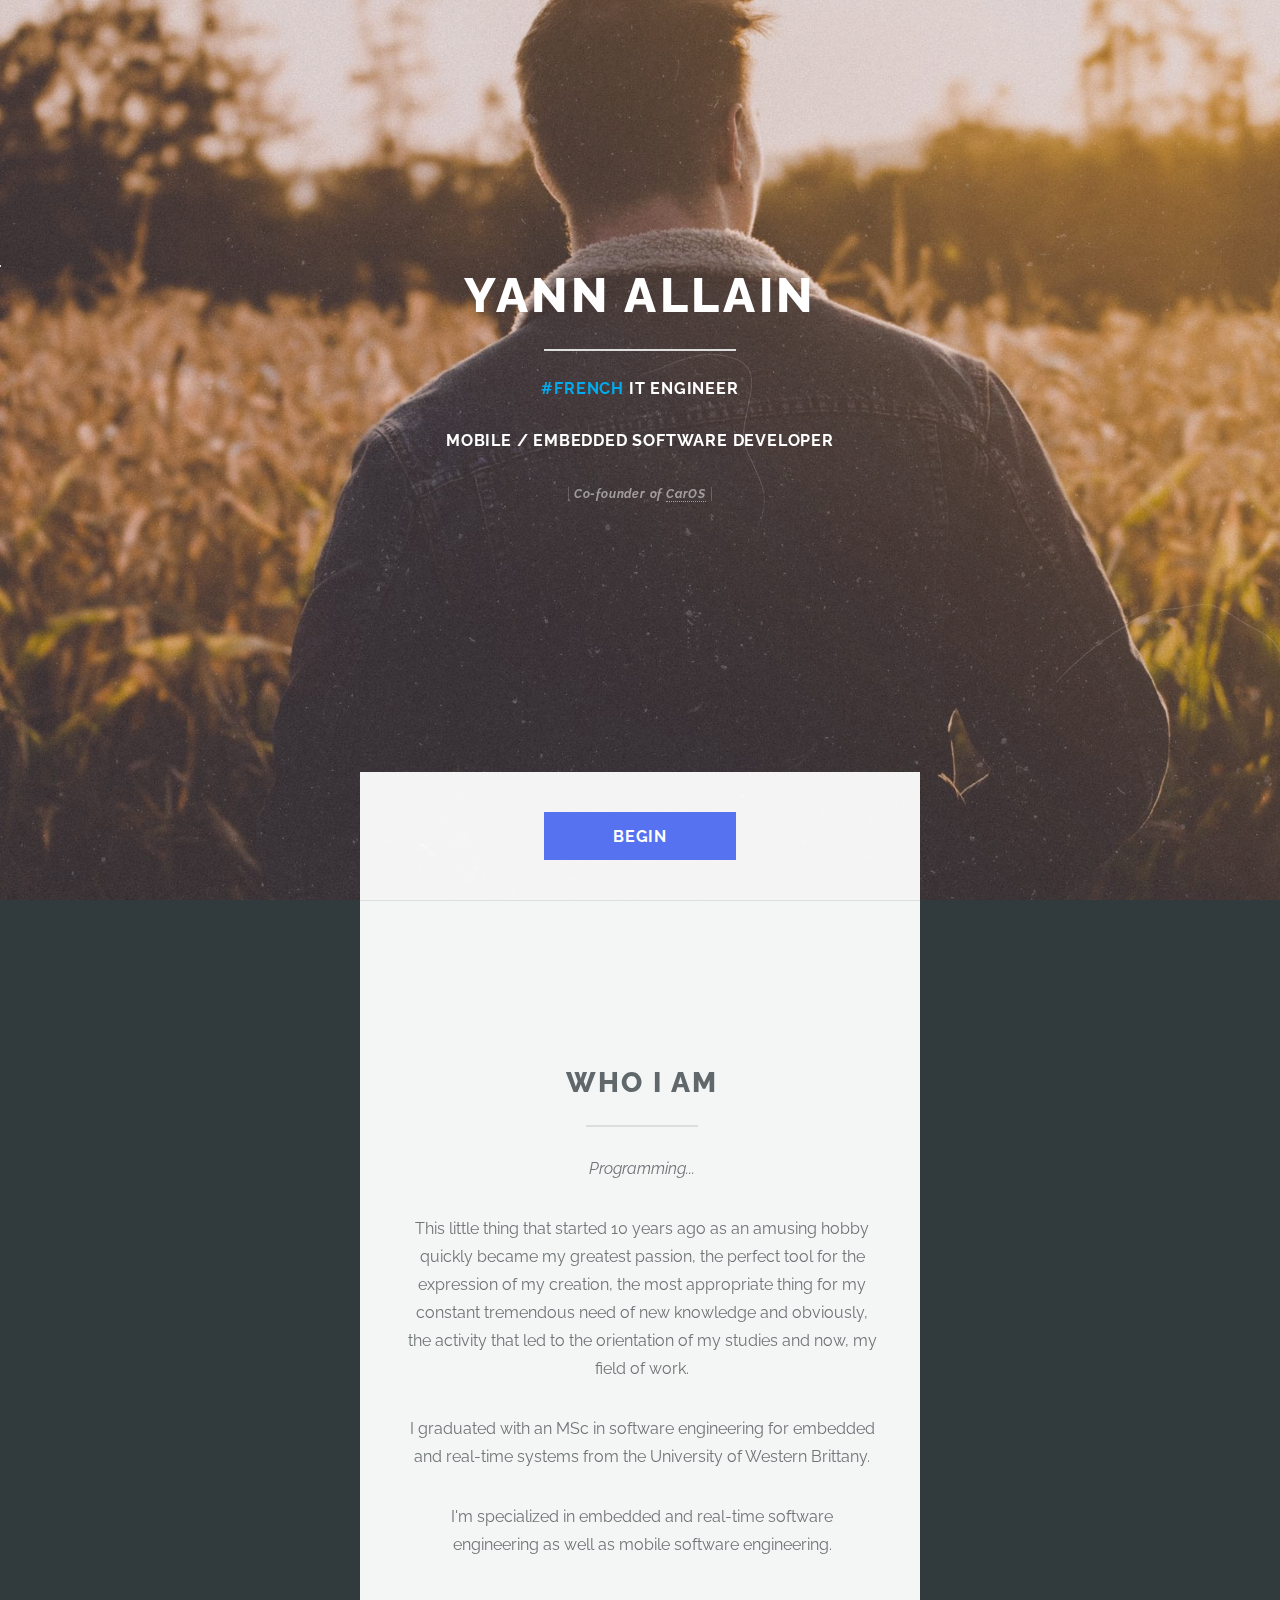
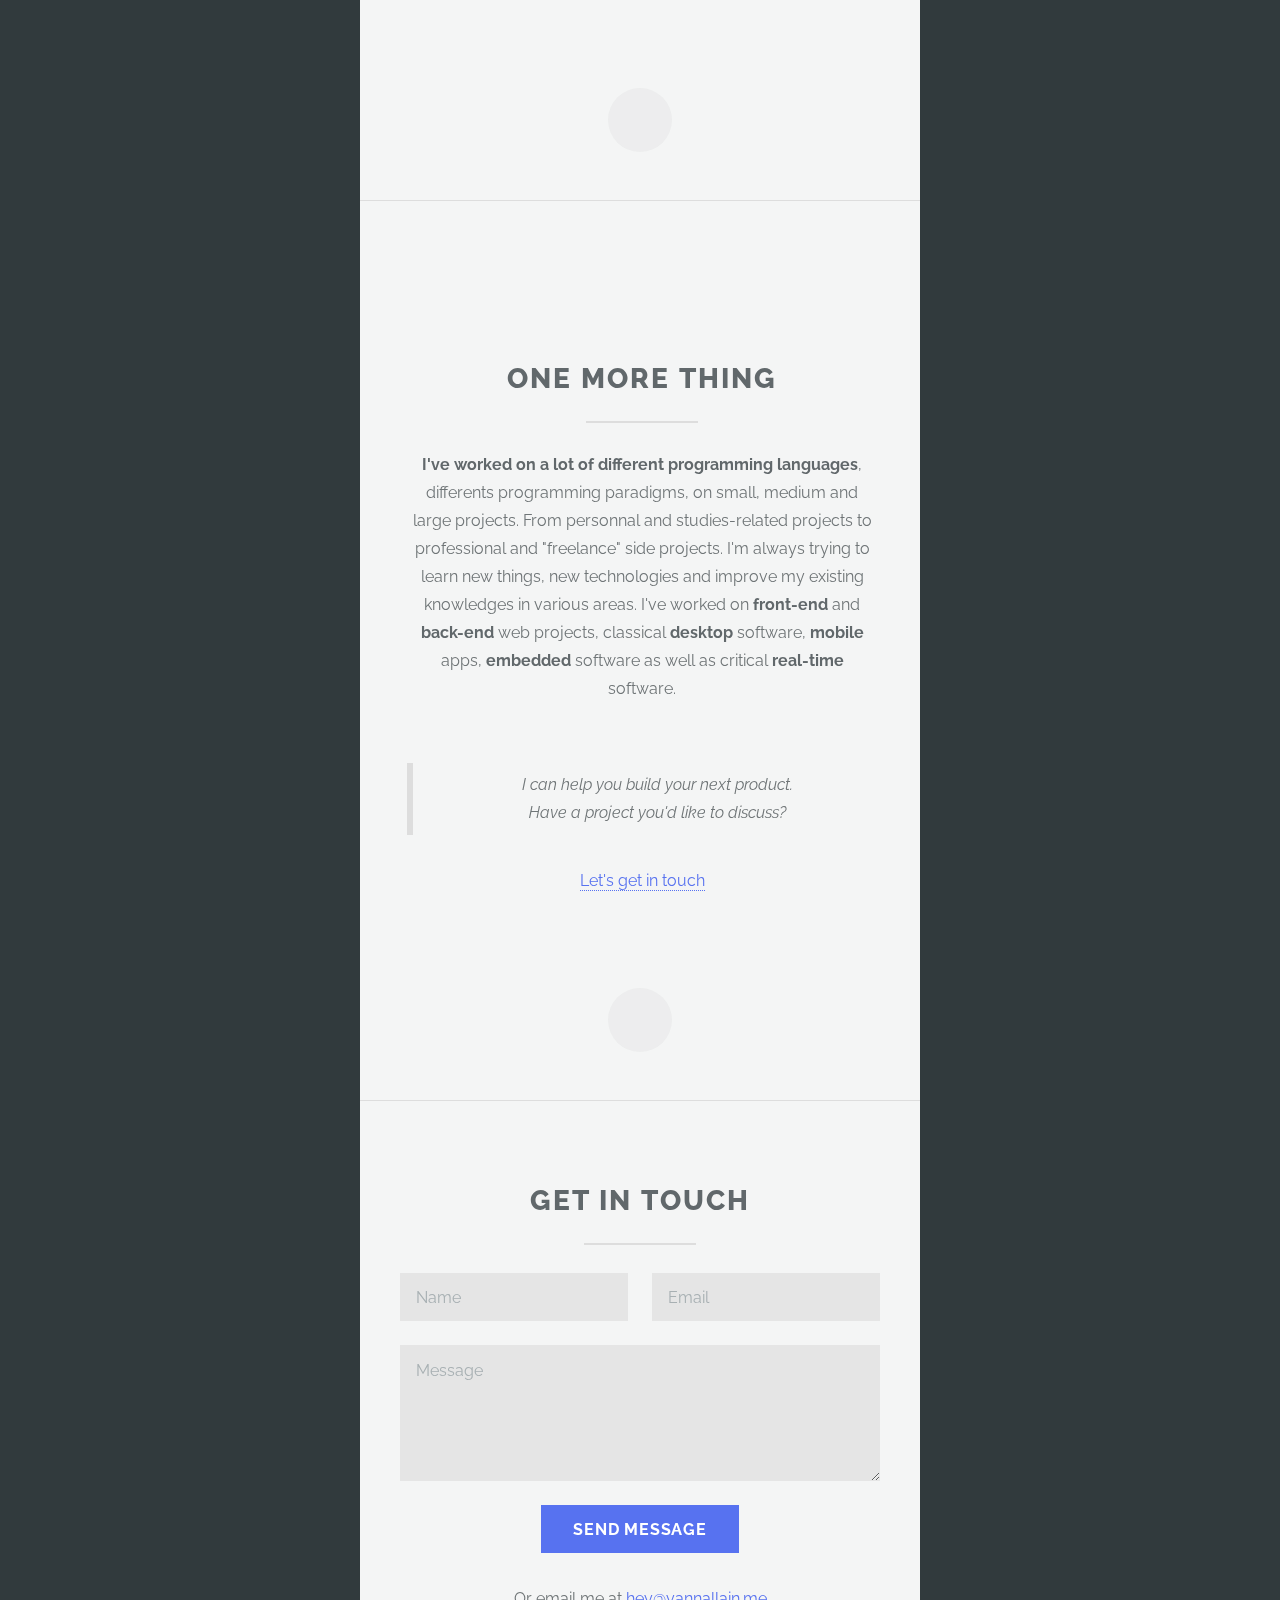
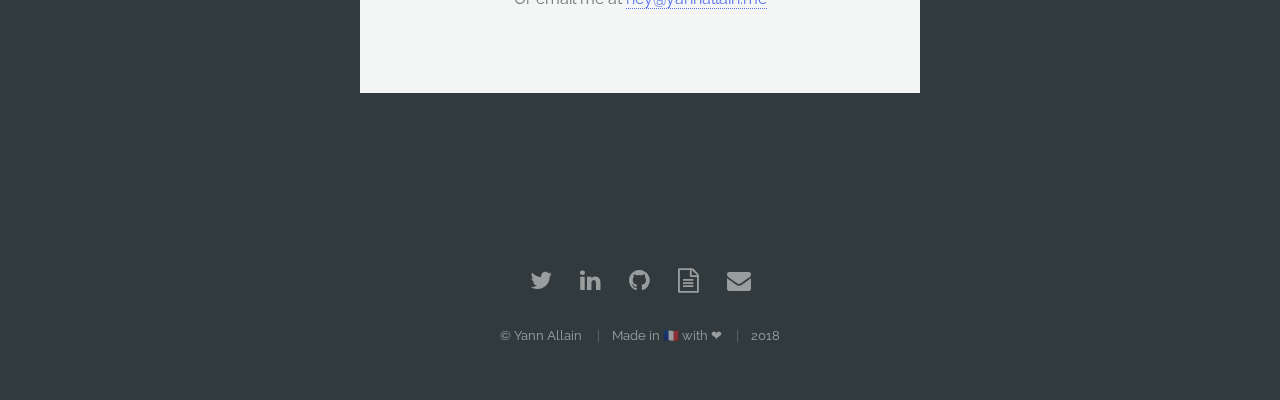
==== index.html @ b387d4fd "Initial version" ====
<!DOCTYPE HTML>
<html>
    <head>
        <title>Yann Allain - Mobile / Embedded Software Developer</title>
        <meta charset="utf-8" />
        <meta name="viewport" content="width=device-width, initial-scale=1" />
        <!--[if lte IE 8]><script src="assets/js/ie/html5shiv.js"></script><![endif]-->
        <link rel="canonical" href="https://yannallain.me/">
        <link rel="stylesheet" href="assets/css/main.css" />
        <link rel="shortcut icon" href="favicon.ico">
        <link rel="icon" type="image/svg+xml" sizes="any" href="res/icon/icon.svg">
        <link rel="apple-touch-icon" href="res/icon/icon-256.png">
        <meta name="twitter:card" content="summary">
        <meta name="twitter:site" content="@_yannallain">
        <meta name="twitter:creator" content="@_yannallain">
        <meta name="description" content="Hey, I\'m a software developer from Paris, France. I can help you build your next product.">
        <meta property="og:url" content="https://yannallain.me/">
        <meta property="og:site_name" content="yannallain.me">
        <meta property="og:type" content="website">
        <meta property="og:locale" content="en_GB" />
        <!--[if lte IE 8]>
        <link rel="stylesheet" href="assets/css/ie8.css" />
        <![endif]-->
        <!--[if lte IE 9]>
        <link rel="stylesheet" href="assets/css/ie9.css" />
        <![endif]-->
    </head>
    <body>
        <!-- Header -->
        <section id="header">
            <header class="major">
                <h1 class="isolated-component">Yann Allain - Mobile / Embedded Software Developer</h1>
                <h1>Yann Allain</h1>
                <p class="headtitle"><span style="color:#00aced;">#French</span> IT Engineer</p>
                <p class="headtitle">Mobile / Embedded Software Developer</p>
                <p class="headtitle smallish"><span class="smallish"><i class="smallish">Co-founder of <a href="https://carosapp.com/">CarOS</a></i></span></p>
            </header>
            <div class="container">
                <ul class="actions">
                    <li><a href="#one" class="button special scrolly">Begin</a></li>
                </ul>
            </div>
        </section>
        <!-- One -->
        <section id="one" class="main special">
            <div class="container">
            <span class="image fit primary"><img src="images/pic01.jpg" alt="" /></span>
            <div class="content">
                <header class="major">
                    <h2>Who I am</h2>
                </header>
                <p><em>Programming...</em>
                    </br>
                <p>This little thing that started 10 years ago as an amusing hobby quickly became my greatest passion, the perfect tool for the expression of my creation, the most appropriate thing for my constant tremendous need of new knowledge and obviously, the activity that led to the orientation of my studies and now, my field of work.</p>
                <p>I graduated with an MSc in software engineering for embedded and real-time systems from the University of Western Brittany.</p>
                <p>I'm specialized in embedded and real-time software engineering as well as mobile software engineering.</p>
            </div>
            <!-- <a href="documents/resume.pdf" class="button special icon fa-download">Check my resume</a> -->
            <!-- <p></p> -->
            <a href="#two" class="goto-next scrolly">Next</a>
        </section>
        <!-- Two -->
        <section id="two" class="main special">
            <div class="container">
                <span class="image fit primary"><img src="images/pic02.jpg" alt="" /></span>
                <div class="content">
                    <header class="major">
                        <h2>One more thing</h2>
                    </header>
                    <p><strong>I've worked on a lot of different programming languages</strong>, differents programming paradigms, on small, medium and large projects. From personnal and studies-related projects to professional and "freelance" side projects. I'm always trying to learn new things, new technologies and improve my existing knowledges in various areas. I've worked on <strong>front-end</strong> and <strong>back-end</strong> web projects, classical <strong>desktop</strong> software, <strong>mobile</strong> apps, <strong>embedded</strong> software as well as critical <strong>real-time</strong> software.</br>
                    </p>
                    </br>
                    <blockquote>
                        I can help you build your next product.
                        </br>
                        Have a project you'd like to discuss?
                    </blockquote>
                    <a href="#footer" class="scrolly">Let's get in touch</a>
                </div>
                <a href="#footer" class="goto-next scrolly">Next</a>
            </div>
        </section>
        <!-- Footer -->
        <section id="footer">
            <div class="container">
                <header class="major">
                    <h2>Get in touch</h2>
                </header>
                <form method="post" action="https://formspree.io/hey@yannallain.me">
                    <div class="row uniform">
                        <div class="6u 12u$(xsmall)">
                            <input type="text" name="name" id="name" placeholder="Name" />
                        </div>
                        <div class="6u$ 12u$(xsmall)">
                            <input type="email" name="_replyto" id="email" placeholder="Email" />
                        </div>
                        <div class="12u$">
                            <textarea name="message" id="message" placeholder="Message" rows="4"></textarea>
                        </div>
                        <div class="12u$">
                            <ul class="actions">
                                <li>
                                    <input type="submit" value="Send Message" class="special" />
                                </li>
                            </ul>
                        </div>
                    </div>
                </form>
                <p>Or email me at <a href="mailto:hey@yannallain.me">hey@yannallain.me</a></p>
            </div>
            <footer>
                <ul class="icons">
                    <li><a href="https://twitter.com/_yannallain/" class="icon alt fa-twitter"><span class="label">Twitter</span></a></li>
                    <li><a href="https://www.linkedin.com/in/yannallain/" class="icon alt fa-linkedin"><span class="label">LinkedIn</span></a></li>
                    <li><a href="https://www.github.com/yannallain/" class="icon alt fa-github"><span class="label">Github</span></a></li>
                    <li><a href="documents/resume.pdf" class="icon alt fa-file-text-o"><span class="label">Resume</span></a></li>
                    <li><a href="mailto:yann.allain@protonmail.com" class="icon alt fa-envelope"><span class="label">Email</span></a></li>
                </ul>
                <ul class="copyright">
                    <li>&copy; Yann Allain</li>
                    <li>Made in 🇫🇷 with ❤</li>
                    <li>2018</li>
                </ul>
            </footer>
        </section>
        <!-- Scripts -->
        <script src="assets/js/jquery.min.js"></script>
        <script src="assets/js/jquery.scrollex.min.js"></script>
        <script src="assets/js/jquery.scrolly.min.js"></script>
        <script src="assets/js/skel.min.js"></script>
        <script src="assets/js/util.js"></script>
        <!--[if lte IE 8]><script src="assets/js/ie/respond.min.js"></script><![endif]-->
        <script src="assets/js/main.js"></script>
    </body>
</html>
---- assets/css/main.css ----
@import url("font-awesome.min.css");
@import url("https://fonts.googleapis.com/css?family=Raleway:400,400italic,700,800");

/* Reset */

	html, body, div, span, applet, object, iframe, h1, h2, h3, h4, h5, h6, p, blockquote, pre, a, abbr, acronym, address, big, cite, code, del, dfn, em, img, ins, kbd, q, s, samp, small, strike, strong, sub, sup, tt, var, b, u, i, center, dl, dt, dd, ol, ul, li, fieldset, form, label, legend, table, caption, tbody, tfoot, thead, tr, th, td, article, aside, canvas, details, embed, figure, figcaption, footer, header, hgroup, menu, nav, output, ruby, section, summary, time, mark, audio, video {
		margin: 0;
		padding: 0;
		border: 0;
		font-size: 100%;
		font: inherit;
		vertical-align: baseline;
	}

	article, aside, details, figcaption, figure, footer, header, hgroup, menu, nav, section {
		display: block;
	}

	body {
		line-height: 1;
	}

	ol, ul {
		list-style: none;
	}

	blockquote, q {
		quotes: none;
	}

	blockquote:before, blockquote:after, q:before, q:after {
		content: '';
		content: none;
	}

	table {
		border-collapse: collapse;
		border-spacing: 0;
	}

	body {
		-webkit-text-size-adjust: none;
	}

/* Box Model */

	*, *:before, *:after {
		-moz-box-sizing: border-box;
		-webkit-box-sizing: border-box;
		box-sizing: border-box;
	}

/* Containers */

	.container {
		margin-left: auto;
		margin-right: auto;
	}

	.container.\31 25\25 {
		width: 100%;
		max-width: 43.75em;
		min-width: 35em;
	}

	.container.\37 5\25 {
		width: 26.25em;
	}

	.container.\35 0\25 {
		width: 17.5em;
	}

	.container.\32 5\25 {
		width: 8.75em;
	}

	.container {
		width: 35em;
	}

	@media screen and (max-width: 1680px) {

		.container.\31 25\25 {
			width: 100%;
			max-width: 43.75em;
			min-width: 35em;
		}

		.container.\37 5\25 {
			width: 26.25em;
		}

		.container.\35 0\25 {
			width: 17.5em;
		}

		.container.\32 5\25 {
			width: 8.75em;
		}

		.container {
			width: 35em;
		}

	}

	@media screen and (max-width: 980px) {

		.container.\31 25\25 {
			width: 100%;
			max-width: 100%;
			min-width: 80%;
		}

		.container.\37 5\25 {
			width: 60%;
		}

		.container.\35 0\25 {
			width: 40%;
		}

		.container.\32 5\25 {
			width: 20%;
		}

		.container {
			width: 80%;
		}

	}

	@media screen and (max-width: 736px) {

		.container.\31 25\25 {
			width: 100%;
			max-width: 100%;
			min-width: 80%;
		}

		.container.\37 5\25 {
			width: 60%;
		}

		.container.\35 0\25 {
			width: 40%;
		}

		.container.\32 5\25 {
			width: 20%;
		}

		.container {
			width: 80%;
		}

	}

	@media screen and (max-width: 480px) {

		.container.\31 25\25 {
			width: 100%;
			max-width: 125%;
			min-width: 100%;
		}

		.container.\37 5\25 {
			width: 75%;
		}

		.container.\35 0\25 {
			width: 50%;
		}

		.container.\32 5\25 {
			width: 25%;
		}

		.container {
			width: 100%;
		}

	}

/* Grid */

	.row {
		border-bottom: solid 1px transparent;
		-moz-box-sizing: border-box;
		-webkit-box-sizing: border-box;
		box-sizing: border-box;
	}

	.row > * {
		float: left;
		-moz-box-sizing: border-box;
		-webkit-box-sizing: border-box;
		box-sizing: border-box;
	}

	.row:after, .row:before {
		content: '';
		display: block;
		clear: both;
		height: 0;
	}

	.row.uniform > * > :first-child {
		margin-top: 0;
	}

	.row.uniform > * > :last-child {
		margin-bottom: 0;
	}

	.row.\30 \25 > * {
		padding: 0 0 0 0em;
	}

	.row.\30 \25 {
		margin: 0 0 -1px 0em;
	}

	.row.uniform.\30 \25 > * {
		padding: 0em 0 0 0em;
	}

	.row.uniform.\30 \25 {
		margin: 0em 0 -1px 0em;
	}

	.row > * {
		padding: 0 0 0 1.5em;
	}

	.row {
		margin: 0 0 -1px -1.5em;
	}

	.row.uniform > * {
		padding: 1.5em 0 0 1.5em;
	}

	.row.uniform {
		margin: -1.5em 0 -1px -1.5em;
	}

	.row.\32 00\25 > * {
		padding: 0 0 0 3em;
	}

	.row.\32 00\25 {
		margin: 0 0 -1px -3em;
	}

	.row.uniform.\32 00\25 > * {
		padding: 3em 0 0 3em;
	}

	.row.uniform.\32 00\25 {
		margin: -3em 0 -1px -3em;
	}

	.row.\31 50\25 > * {
		padding: 0 0 0 2.25em;
	}

	.row.\31 50\25 {
		margin: 0 0 -1px -2.25em;
	}

	.row.uniform.\31 50\25 > * {
		padding: 2.25em 0 0 2.25em;
	}

	.row.uniform.\31 50\25 {
		margin: -2.25em 0 -1px -2.25em;
	}

	.row.\35 0\25 > * {
		padding: 0 0 0 0.75em;
	}

	.row.\35 0\25 {
		margin: 0 0 -1px -0.75em;
	}

	.row.uniform.\35 0\25 > * {
		padding: 0.75em 0 0 0.75em;
	}

	.row.uniform.\35 0\25 {
		margin: -0.75em 0 -1px -0.75em;
	}

	.row.\32 5\25 > * {
		padding: 0 0 0 0.375em;
	}

	.row.\32 5\25 {
		margin: 0 0 -1px -0.375em;
	}

	.row.uniform.\32 5\25 > * {
		padding: 0.375em 0 0 0.375em;
	}

	.row.uniform.\32 5\25 {
		margin: -0.375em 0 -1px -0.375em;
	}

	.\31 2u, .\31 2u\24 {
		width: 100%;
		clear: none;
		margin-left: 0;
	}

	.\31 1u, .\31 1u\24 {
		width: 91.6666666667%;
		clear: none;
		margin-left: 0;
	}

	.\31 0u, .\31 0u\24 {
		width: 83.3333333333%;
		clear: none;
		margin-left: 0;
	}

	.\39 u, .\39 u\24 {
		width: 75%;
		clear: none;
		margin-left: 0;
	}

	.\38 u, .\38 u\24 {
		width: 66.6666666667%;
		clear: none;
		margin-left: 0;
	}

	.\37 u, .\37 u\24 {
		width: 58.3333333333%;
		clear: none;
		margin-left: 0;
	}

	.\36 u, .\36 u\24 {
		width: 50%;
		clear: none;
		margin-left: 0;
	}

	.\35 u, .\35 u\24 {
		width: 41.6666666667%;
		clear: none;
		margin-left: 0;
	}

	.\34 u, .\34 u\24 {
		width: 33.3333333333%;
		clear: none;
		margin-left: 0;
	}

	.\33 u, .\33 u\24 {
		width: 25%;
		clear: none;
		margin-left: 0;
	}

	.\32 u, .\32 u\24 {
		width: 16.6666666667%;
		clear: none;
		margin-left: 0;
	}

	.\31 u, .\31 u\24 {
		width: 8.3333333333%;
		clear: none;
		margin-left: 0;
	}

	.\31 2u\24 + *,
	.\31 1u\24 + *,
	.\31 0u\24 + *,
	.\39 u\24 + *,
	.\38 u\24 + *,
	.\37 u\24 + *,
	.\36 u\24 + *,
	.\35 u\24 + *,
	.\34 u\24 + *,
	.\33 u\24 + *,
	.\32 u\24 + *,
	.\31 u\24 + * {
		clear: left;
	}

	.\-11u {
		margin-left: 91.66667%;
	}

	.\-10u {
		margin-left: 83.33333%;
	}

	.\-9u {
		margin-left: 75%;
	}

	.\-8u {
		margin-left: 66.66667%;
	}

	.\-7u {
		margin-left: 58.33333%;
	}

	.\-6u {
		margin-left: 50%;
	}

	.\-5u {
		margin-left: 41.66667%;
	}

	.\-4u {
		margin-left: 33.33333%;
	}

	.\-3u {
		margin-left: 25%;
	}

	.\-2u {
		margin-left: 16.66667%;
	}

	.\-1u {
		margin-left: 8.33333%;
	}

	@media screen and (max-width: 1680px) {

		.row > * {
			padding: 0 0 0 1.5em;
		}

		.row {
			margin: 0 0 -1px -1.5em;
		}

		.row.uniform > * {
			padding: 1.5em 0 0 1.5em;
		}

		.row.uniform {
			margin: -1.5em 0 -1px -1.5em;
		}

		.row.\32 00\25 > * {
			padding: 0 0 0 3em;
		}

		.row.\32 00\25 {
			margin: 0 0 -1px -3em;
		}

		.row.uniform.\32 00\25 > * {
			padding: 3em 0 0 3em;
		}

		.row.uniform.\32 00\25 {
			margin: -3em 0 -1px -3em;
		}

		.row.\31 50\25 > * {
			padding: 0 0 0 2.25em;
		}

		.row.\31 50\25 {
			margin: 0 0 -1px -2.25em;
		}

		.row.uniform.\31 50\25 > * {
			padding: 2.25em 0 0 2.25em;
		}

		.row.uniform.\31 50\25 {
			margin: -2.25em 0 -1px -2.25em;
		}

		.row.\35 0\25 > * {
			padding: 0 0 0 0.75em;
		}

		.row.\35 0\25 {
			margin: 0 0 -1px -0.75em;
		}

		.row.uniform.\35 0\25 > * {
			padding: 0.75em 0 0 0.75em;
		}

		.row.uniform.\35 0\25 {
			margin: -0.75em 0 -1px -0.75em;
		}

		.row.\32 5\25 > * {
			padding: 0 0 0 0.375em;
		}

		.row.\32 5\25 {
			margin: 0 0 -1px -0.375em;
		}

		.row.uniform.\32 5\25 > * {
			padding: 0.375em 0 0 0.375em;
		}

		.row.uniform.\32 5\25 {
			margin: -0.375em 0 -1px -0.375em;
		}

		.\31 2u\28large\29, .\31 2u\24\28large\29 {
			width: 100%;
			clear: none;
			margin-left: 0;
		}

		.\31 1u\28large\29, .\31 1u\24\28large\29 {
			width: 91.6666666667%;
			clear: none;
			margin-left: 0;
		}

		.\31 0u\28large\29, .\31 0u\24\28large\29 {
			width: 83.3333333333%;
			clear: none;
			margin-left: 0;
		}

		.\39 u\28large\29, .\39 u\24\28large\29 {
			width: 75%;
			clear: none;
			margin-left: 0;
		}

		.\38 u\28large\29, .\38 u\24\28large\29 {
			width: 66.6666666667%;
			clear: none;
			margin-left: 0;
		}

		.\37 u\28large\29, .\37 u\24\28large\29 {
			width: 58.3333333333%;
			clear: none;
			margin-left: 0;
		}

		.\36 u\28large\29, .\36 u\24\28large\29 {
			width: 50%;
			clear: none;
			margin-left: 0;
		}

		.\35 u\28large\29, .\35 u\24\28large\29 {
			width: 41.6666666667%;
			clear: none;
			margin-left: 0;
		}

		.\34 u\28large\29, .\34 u\24\28large\29 {
			width: 33.3333333333%;
			clear: none;
			margin-left: 0;
		}

		.\33 u\28large\29, .\33 u\24\28large\29 {
			width: 25%;
			clear: none;
			margin-left: 0;
		}

		.\32 u\28large\29, .\32 u\24\28large\29 {
			width: 16.6666666667%;
			clear: none;
			margin-left: 0;
		}

		.\31 u\28large\29, .\31 u\24\28large\29 {
			width: 8.3333333333%;
			clear: none;
			margin-left: 0;
		}

		.\31 2u\24\28large\29 + *,
		.\31 1u\24\28large\29 + *,
		.\31 0u\24\28large\29 + *,
		.\39 u\24\28large\29 + *,
		.\38 u\24\28large\29 + *,
		.\37 u\24\28large\29 + *,
		.\36 u\24\28large\29 + *,
		.\35 u\24\28large\29 + *,
		.\34 u\24\28large\29 + *,
		.\33 u\24\28large\29 + *,
		.\32 u\24\28large\29 + *,
		.\31 u\24\28large\29 + * {
			clear: left;
		}

		.\-11u\28large\29 {
			margin-left: 91.66667%;
		}

		.\-10u\28large\29 {
			margin-left: 83.33333%;
		}

		.\-9u\28large\29 {
			margin-left: 75%;
		}

		.\-8u\28large\29 {
			margin-left: 66.66667%;
		}

		.\-7u\28large\29 {
			margin-left: 58.33333%;
		}

		.\-6u\28large\29 {
			margin-left: 50%;
		}

		.\-5u\28large\29 {
			margin-left: 41.66667%;
		}

		.\-4u\28large\29 {
			margin-left: 33.33333%;
		}

		.\-3u\28large\29 {
			margin-left: 25%;
		}

		.\-2u\28large\29 {
			margin-left: 16.66667%;
		}

		.\-1u\28large\29 {
			margin-left: 8.33333%;
		}

	}

	@media screen and (max-width: 980px) {

		.row > * {
			padding: 0 0 0 1.5em;
		}

		.row {
			margin: 0 0 -1px -1.5em;
		}

		.row.uniform > * {
			padding: 1.5em 0 0 1.5em;
		}

		.row.uniform {
			margin: -1.5em 0 -1px -1.5em;
		}

		.row.\32 00\25 > * {
			padding: 0 0 0 3em;
		}

		.row.\32 00\25 {
			margin: 0 0 -1px -3em;
		}

		.row.uniform.\32 00\25 > * {
			padding: 3em 0 0 3em;
		}

		.row.uniform.\32 00\25 {
			margin: -3em 0 -1px -3em;
		}

		.row.\31 50\25 > * {
			padding: 0 0 0 2.25em;
		}

		.row.\31 50\25 {
			margin: 0 0 -1px -2.25em;
		}

		.row.uniform.\31 50\25 > * {
			padding: 2.25em 0 0 2.25em;
		}

		.row.uniform.\31 50\25 {
			margin: -2.25em 0 -1px -2.25em;
		}

		.row.\35 0\25 > * {
			padding: 0 0 0 0.75em;
		}

		.row.\35 0\25 {
			margin: 0 0 -1px -0.75em;
		}

		.row.uniform.\35 0\25 > * {
			padding: 0.75em 0 0 0.75em;
		}

		.row.uniform.\35 0\25 {
			margin: -0.75em 0 -1px -0.75em;
		}

		.row.\32 5\25 > * {
			padding: 0 0 0 0.375em;
		}

		.row.\32 5\25 {
			margin: 0 0 -1px -0.375em;
		}

		.row.uniform.\32 5\25 > * {
			padding: 0.375em 0 0 0.375em;
		}

		.row.uniform.\32 5\25 {
			margin: -0.375em 0 -1px -0.375em;
		}

		.\31 2u\28medium\29, .\31 2u\24\28medium\29 {
			width: 100%;
			clear: none;
			margin-left: 0;
		}

		.\31 1u\28medium\29, .\31 1u\24\28medium\29 {
			width: 91.6666666667%;
			clear: none;
			margin-left: 0;
		}

		.\31 0u\28medium\29, .\31 0u\24\28medium\29 {
			width: 83.3333333333%;
			clear: none;
			margin-left: 0;
		}

		.\39 u\28medium\29, .\39 u\24\28medium\29 {
			width: 75%;
			clear: none;
			margin-left: 0;
		}

		.\38 u\28medium\29, .\38 u\24\28medium\29 {
			width: 66.6666666667%;
			clear: none;
			margin-left: 0;
		}

		.\37 u\28medium\29, .\37 u\24\28medium\29 {
			width: 58.3333333333%;
			clear: none;
			margin-left: 0;
		}

		.\36 u\28medium\29, .\36 u\24\28medium\29 {
			width: 50%;
			clear: none;
			margin-left: 0;
		}

		.\35 u\28medium\29, .\35 u\24\28medium\29 {
			width: 41.6666666667%;
			clear: none;
			margin-left: 0;
		}

		.\34 u\28medium\29, .\34 u\24\28medium\29 {
			width: 33.3333333333%;
			clear: none;
			margin-left: 0;
		}

		.\33 u\28medium\29, .\33 u\24\28medium\29 {
			width: 25%;
			clear: none;
			margin-left: 0;
		}

		.\32 u\28medium\29, .\32 u\24\28medium\29 {
			width: 16.6666666667%;
			clear: none;
			margin-left: 0;
		}

		.\31 u\28medium\29, .\31 u\24\28medium\29 {
			width: 8.3333333333%;
			clear: none;
			margin-left: 0;
		}

		.\31 2u\24\28medium\29 + *,
		.\31 1u\24\28medium\29 + *,
		.\31 0u\24\28medium\29 + *,
		.\39 u\24\28medium\29 + *,
		.\38 u\24\28medium\29 + *,
		.\37 u\24\28medium\29 + *,
		.\36 u\24\28medium\29 + *,
		.\35 u\24\28medium\29 + *,
		.\34 u\24\28medium\29 + *,
		.\33 u\24\28medium\29 + *,
		.\32 u\24\28medium\29 + *,
		.\31 u\24\28medium\29 + * {
			clear: left;
		}

		.\-11u\28medium\29 {
			margin-left: 91.66667%;
		}

		.\-10u\28medium\29 {
			margin-left: 83.33333%;
		}

		.\-9u\28medium\29 {
			margin-left: 75%;
		}

		.\-8u\28medium\29 {
			margin-left: 66.66667%;
		}

		.\-7u\28medium\29 {
			margin-left: 58.33333%;
		}

		.\-6u\28medium\29 {
			margin-left: 50%;
		}

		.\-5u\28medium\29 {
			margin-left: 41.66667%;
		}

		.\-4u\28medium\29 {
			margin-left: 33.33333%;
		}

		.\-3u\28medium\29 {
			margin-left: 25%;
		}

		.\-2u\28medium\29 {
			margin-left: 16.66667%;
		}

		.\-1u\28medium\29 {
			margin-left: 8.33333%;
		}

	}

	@media screen and (max-width: 736px) {

		.row > * {
			padding: 0 0 0 1em;
		}

		.row {
			margin: 0 0 -1px -1em;
		}

		.row.uniform > * {
			padding: 1em 0 0 1em;
		}

		.row.uniform {
			margin: -1em 0 -1px -1em;
		}

		.row.\32 00\25 > * {
			padding: 0 0 0 2em;
		}

		.row.\32 00\25 {
			margin: 0 0 -1px -2em;
		}

		.row.uniform.\32 00\25 > * {
			padding: 2em 0 0 2em;
		}

		.row.uniform.\32 00\25 {
			margin: -2em 0 -1px -2em;
		}

		.row.\31 50\25 > * {
			padding: 0 0 0 1.5em;
		}

		.row.\31 50\25 {
			margin: 0 0 -1px -1.5em;
		}

		.row.uniform.\31 50\25 > * {
			padding: 1.5em 0 0 1.5em;
		}

		.row.uniform.\31 50\25 {
			margin: -1.5em 0 -1px -1.5em;
		}

		.row.\35 0\25 > * {
			padding: 0 0 0 0.5em;
		}

		.row.\35 0\25 {
			margin: 0 0 -1px -0.5em;
		}

		.row.uniform.\35 0\25 > * {
			padding: 0.5em 0 0 0.5em;
		}

		.row.uniform.\35 0\25 {
			margin: -0.5em 0 -1px -0.5em;
		}

		.row.\32 5\25 > * {
			padding: 0 0 0 0.25em;
		}

		.row.\32 5\25 {
			margin: 0 0 -1px -0.25em;
		}

		.row.uniform.\32 5\25 > * {
			padding: 0.25em 0 0 0.25em;
		}

		.row.uniform.\32 5\25 {
			margin: -0.25em 0 -1px -0.25em;
		}

		.\31 2u\28small\29, .\31 2u\24\28small\29 {
			width: 100%;
			clear: none;
			margin-left: 0;
		}

		.\31 1u\28small\29, .\31 1u\24\28small\29 {
			width: 91.6666666667%;
			clear: none;
			margin-left: 0;
		}

		.\31 0u\28small\29, .\31 0u\24\28small\29 {
			width: 83.3333333333%;
			clear: none;
			margin-left: 0;
		}

		.\39 u\28small\29, .\39 u\24\28small\29 {
			width: 75%;
			clear: none;
			margin-left: 0;
		}

		.\38 u\28small\29, .\38 u\24\28small\29 {
			width: 66.6666666667%;
			clear: none;
			margin-left: 0;
		}

		.\37 u\28small\29, .\37 u\24\28small\29 {
			width: 58.3333333333%;
			clear: none;
			margin-left: 0;
		}

		.\36 u\28small\29, .\36 u\24\28small\29 {
			width: 50%;
			clear: none;
			margin-left: 0;
		}

		.\35 u\28small\29, .\35 u\24\28small\29 {
			width: 41.6666666667%;
			clear: none;
			margin-left: 0;
		}

		.\34 u\28small\29, .\34 u\24\28small\29 {
			width: 33.3333333333%;
			clear: none;
			margin-left: 0;
		}

		.\33 u\28small\29, .\33 u\24\28small\29 {
			width: 25%;
			clear: none;
			margin-left: 0;
		}

		.\32 u\28small\29, .\32 u\24\28small\29 {
			width: 16.6666666667%;
			clear: none;
			margin-left: 0;
		}

		.\31 u\28small\29, .\31 u\24\28small\29 {
			width: 8.3333333333%;
			clear: none;
			margin-left: 0;
		}

		.\31 2u\24\28small\29 + *,
		.\31 1u\24\28small\29 + *,
		.\31 0u\24\28small\29 + *,
		.\39 u\24\28small\29 + *,
		.\38 u\24\28small\29 + *,
		.\37 u\24\28small\29 + *,
		.\36 u\24\28small\29 + *,
		.\35 u\24\28small\29 + *,
		.\34 u\24\28small\29 + *,
		.\33 u\24\28small\29 + *,
		.\32 u\24\28small\29 + *,
		.\31 u\24\28small\29 + * {
			clear: left;
		}

		.\-11u\28small\29 {
			margin-left: 91.66667%;
		}

		.\-10u\28small\29 {
			margin-left: 83.33333%;
		}

		.\-9u\28small\29 {
			margin-left: 75%;
		}

		.\-8u\28small\29 {
			margin-left: 66.66667%;
		}

		.\-7u\28small\29 {
			margin-left: 58.33333%;
		}

		.\-6u\28small\29 {
			margin-left: 50%;
		}

		.\-5u\28small\29 {
			margin-left: 41.66667%;
		}

		.\-4u\28small\29 {
			margin-left: 33.33333%;
		}

		.\-3u\28small\29 {
			margin-left: 25%;
		}

		.\-2u\28small\29 {
			margin-left: 16.66667%;
		}

		.\-1u\28small\29 {
			margin-left: 8.33333%;
		}

	}

	@media screen and (max-width: 480px) {

		.row > * {
			padding: 0 0 0 1em;
		}

		.row {
			margin: 0 0 -1px -1em;
		}

		.row.uniform > * {
			padding: 1em 0 0 1em;
		}

		.row.uniform {
			margin: -1em 0 -1px -1em;
		}

		.row.\32 00\25 > * {
			padding: 0 0 0 2em;
		}

		.row.\32 00\25 {
			margin: 0 0 -1px -2em;
		}

		.row.uniform.\32 00\25 > * {
			padding: 2em 0 0 2em;
		}

		.row.uniform.\32 00\25 {
			margin: -2em 0 -1px -2em;
		}

		.row.\31 50\25 > * {
			padding: 0 0 0 1.5em;
		}

		.row.\31 50\25 {
			margin: 0 0 -1px -1.5em;
		}

		.row.uniform.\31 50\25 > * {
			padding: 1.5em 0 0 1.5em;
		}

		.row.uniform.\31 50\25 {
			margin: -1.5em 0 -1px -1.5em;
		}

		.row.\35 0\25 > * {
			padding: 0 0 0 0.5em;
		}

		.row.\35 0\25 {
			margin: 0 0 -1px -0.5em;
		}

		.row.uniform.\35 0\25 > * {
			padding: 0.5em 0 0 0.5em;
		}

		.row.uniform.\35 0\25 {
			margin: -0.5em 0 -1px -0.5em;
		}

		.row.\32 5\25 > * {
			padding: 0 0 0 0.25em;
		}

		.row.\32 5\25 {
			margin: 0 0 -1px -0.25em;
		}

		.row.uniform.\32 5\25 > * {
			padding: 0.25em 0 0 0.25em;
		}

		.row.uniform.\32 5\25 {
			margin: -0.25em 0 -1px -0.25em;
		}

		.\31 2u\28xsmall\29, .\31 2u\24\28xsmall\29 {
			width: 100%;
			clear: none;
			margin-left: 0;
		}

		.\31 1u\28xsmall\29, .\31 1u\24\28xsmall\29 {
			width: 91.6666666667%;
			clear: none;
			margin-left: 0;
		}

		.\31 0u\28xsmall\29, .\31 0u\24\28xsmall\29 {
			width: 83.3333333333%;
			clear: none;
			margin-left: 0;
		}

		.\39 u\28xsmall\29, .\39 u\24\28xsmall\29 {
			width: 75%;
			clear: none;
			margin-left: 0;
		}

		.\38 u\28xsmall\29, .\38 u\24\28xsmall\29 {
			width: 66.6666666667%;
			clear: none;
			margin-left: 0;
		}

		.\37 u\28xsmall\29, .\37 u\24\28xsmall\29 {
			width: 58.3333333333%;
			clear: none;
			margin-left: 0;
		}

		.\36 u\28xsmall\29, .\36 u\24\28xsmall\29 {
			width: 50%;
			clear: none;
			margin-left: 0;
		}

		.\35 u\28xsmall\29, .\35 u\24\28xsmall\29 {
			width: 41.6666666667%;
			clear: none;
			margin-left: 0;
		}

		.\34 u\28xsmall\29, .\34 u\24\28xsmall\29 {
			width: 33.3333333333%;
			clear: none;
			margin-left: 0;
		}

		.\33 u\28xsmall\29, .\33 u\24\28xsmall\29 {
			width: 25%;
			clear: none;
			margin-left: 0;
		}

		.\32 u\28xsmall\29, .\32 u\24\28xsmall\29 {
			width: 16.6666666667%;
			clear: none;
			margin-left: 0;
		}

		.\31 u\28xsmall\29, .\31 u\24\28xsmall\29 {
			width: 8.3333333333%;
			clear: none;
			margin-left: 0;
		}

		.\31 2u\24\28xsmall\29 + *,
		.\31 1u\24\28xsmall\29 + *,
		.\31 0u\24\28xsmall\29 + *,
		.\39 u\24\28xsmall\29 + *,
		.\38 u\24\28xsmall\29 + *,
		.\37 u\24\28xsmall\29 + *,
		.\36 u\24\28xsmall\29 + *,
		.\35 u\24\28xsmall\29 + *,
		.\34 u\24\28xsmall\29 + *,
		.\33 u\24\28xsmall\29 + *,
		.\32 u\24\28xsmall\29 + *,
		.\31 u\24\28xsmall\29 + * {
			clear: left;
		}

		.\-11u\28xsmall\29 {
			margin-left: 91.66667%;
		}

		.\-10u\28xsmall\29 {
			margin-left: 83.33333%;
		}

		.\-9u\28xsmall\29 {
			margin-left: 75%;
		}

		.\-8u\28xsmall\29 {
			margin-left: 66.66667%;
		}

		.\-7u\28xsmall\29 {
			margin-left: 58.33333%;
		}

		.\-6u\28xsmall\29 {
			margin-left: 50%;
		}

		.\-5u\28xsmall\29 {
			margin-left: 41.66667%;
		}

		.\-4u\28xsmall\29 {
			margin-left: 33.33333%;
		}

		.\-3u\28xsmall\29 {
			margin-left: 25%;
		}

		.\-2u\28xsmall\29 {
			margin-left: 16.66667%;
		}

		.\-1u\28xsmall\29 {
			margin-left: 8.33333%;
		}

	}

/* Basic */

	html {
		background-color: #313a3d;
		background-attachment: fixed,						fixed;
		background-image: url("images/overlay.png"), url("../../images/bg.jpg");
		background-position: top left,					center center;
		background-repeat: repeat,						none;
		background-size: auto,						cover;
	}

	html.is-loading body *, html.is-loading body *:before, html.is-loading body *:after {
		-moz-animation: none !important;
		-webkit-animation: none !important;
		-ms-animation: none !important;
		animation: none !important;
		-moz-transition: none !important;
		-webkit-transition: none !important;
		-ms-transition: none !important;
		transition: none !important;
	}

	html.is-touch {
		height: 100vh;
		overflow: hidden;
	}

		html.is-touch #wrapper {
			-webkit-backface-visibility: hidden;
			-webkit-overflow-scrolling: touch;
			-webkit-transform: translate3d(0, 0, 0);
			height: 100vh;
			overflow: auto;
		}

	body, input, select, textarea {
		color: #6f7577;
		font-family: "Raleway", "Helvetica", sans-serif;
		font-size: 15pt;
		font-weight: 400;
		line-height: 1.75em;
	}

	a {
		-moz-transition: color 0.2s ease-in-out, border-bottom-color 0.2s ease-in-out;
		-webkit-transition: color 0.2s ease-in-out, border-bottom-color 0.2s ease-in-out;
		-ms-transition: color 0.2s ease-in-out, border-bottom-color 0.2s ease-in-out;
		transition: color 0.2s ease-in-out, border-bottom-color 0.2s ease-in-out;
		border-bottom: dotted 1px;
		color: #5772f0;
		text-decoration: none;
	}

		a:hover {
			border-bottom-color: transparent !important;
			color: #5772f0 !important;
			text-decoration: none;
		}

	strong, b {
		color: #61686b;
		font-weight: 700;
	}

	em, i {
		font-style: italic;
	}

	p {
		margin: 0 0 2em 0;
	}

	h1, h2, h3, h4, h5, h6 {
		color: #61686b;
		font-weight: 800;
		letter-spacing: 0.075em;
		line-height: 1em;
		margin: 0 0 1em 0;
		text-transform: uppercase;
	}

		h1 a, h2 a, h3 a, h4 a, h5 a, h6 a {
			color: inherit;
			text-decoration: none;
		}

	h2 {
		font-size: 1.75em;
		line-height: 1.5em;
	}

	h3 {
		font-size: 1em;
		line-height: 1.5em;
	}

	h4 {
		font-size: 0.9em;
		line-height: 1.5em;
	}

	h5 {
		font-size: 0.8em;
		line-height: 1.5em;
	}

	h6 {
		font-size: 0.7em;
		line-height: 1.5em;
	}

	sub {
		font-size: 0.8em;
		position: relative;
		top: 0.5em;
	}

	sup {
		font-size: 0.8em;
		position: relative;
		top: -0.5em;
	}

	hr {
		border: 0;
		border-bottom: solid 1px #dddddd;
		margin: 2em 0;
	}

		hr.major {
			margin: 3em 0;
		}

	blockquote {
		border-left: solid 6px #dddddd;
		font-style: italic;
		margin: 0 0 2em 0;
		padding: 0.5em 0 0.5em 1.5em;
	}

	code {
		background: rgba(144, 144, 144, 0.075);
		font-family: "Courier New", monospace;
		font-size: 0.9em;
		margin: 0 0.25em;
		padding: 0.25em 0.65em;
	}

	pre {
		-webkit-overflow-scrolling: touch;
		font-family: "Courier New", monospace;
		font-size: 0.9em;
		margin: 0 0 2em 0;
	}

		pre code {
			display: block;
			line-height: 1.75em;
			padding: 1em 1.5em;
			overflow-x: auto;
		}

	.align-left {
		text-align: left;
	}

	.align-center {
		text-align: center;
	}

	.align-right {
		text-align: right;
	}

/* Loader */

	@-moz-keyframes spinner-show {
		0% {
			opacity: 0;
		}

		100% {
			opacity: 1;
		}
	}

	@-webkit-keyframes spinner-show {
		0% {
			opacity: 0;
		}

		100% {
			opacity: 1;
		}
	}

	@-ms-keyframes spinner-show {
		0% {
			opacity: 0;
		}

		100% {
			opacity: 1;
		}
	}

	@keyframes spinner-show {
		0% {
			opacity: 0;
		}

		100% {
			opacity: 1;
		}
	}

	@-moz-keyframes spinner-hide {
		0% {
			color: #454d50;
			z-index: 10001;
			-moz-transform: scale(1) rotate(0deg);
			-webkit-transform: scale(1) rotate(0deg);
			-ms-transform: scale(1) rotate(0deg);
			transform: scale(1) rotate(0deg);
		}

		99% {
			color: #313a3d;
			z-index: 10001;
			-moz-transform: scale(0.5) rotate(360deg);
			-webkit-transform: scale(0.5) rotate(360deg);
			-ms-transform: scale(0.5) rotate(360deg);
			transform: scale(0.5) rotate(360deg);
		}

		100% {
			color: #313a3d;
			z-index: -1;
			-moz-transform: scale(0) rotate(360deg);
			-webkit-transform: scale(0) rotate(360deg);
			-ms-transform: scale(0) rotate(360deg);
			transform: scale(0) rotate(360deg);
		}
	}

	@-webkit-keyframes spinner-hide {
		0% {
			color: #454d50;
			z-index: 10001;
			-moz-transform: scale(1) rotate(0deg);
			-webkit-transform: scale(1) rotate(0deg);
			-ms-transform: scale(1) rotate(0deg);
			transform: scale(1) rotate(0deg);
		}

		99% {
			color: #313a3d;
			z-index: 10001;
			-moz-transform: scale(0.5) rotate(360deg);
			-webkit-transform: scale(0.5) rotate(360deg);
			-ms-transform: scale(0.5) rotate(360deg);
			transform: scale(0.5) rotate(360deg);
		}

		100% {
			color: #313a3d;
			z-index: -1;
			-moz-transform: scale(0) rotate(360deg);
			-webkit-transform: scale(0) rotate(360deg);
			-ms-transform: scale(0) rotate(360deg);
			transform: scale(0) rotate(360deg);
		}
	}

	@-ms-keyframes spinner-hide {
		0% {
			color: #454d50;
			z-index: 10001;
			-moz-transform: scale(1) rotate(0deg);
			-webkit-transform: scale(1) rotate(0deg);
			-ms-transform: scale(1) rotate(0deg);
			transform: scale(1) rotate(0deg);
		}

		99% {
			color: #313a3d;
			z-index: 10001;
			-moz-transform: scale(0.5) rotate(360deg);
			-webkit-transform: scale(0.5) rotate(360deg);
			-ms-transform: scale(0.5) rotate(360deg);
			transform: scale(0.5) rotate(360deg);
		}

		100% {
			color: #313a3d;
			z-index: -1;
			-moz-transform: scale(0) rotate(360deg);
			-webkit-transform: scale(0) rotate(360deg);
			-ms-transform: scale(0) rotate(360deg);
			transform: scale(0) rotate(360deg);
		}
	}

	@keyframes spinner-hide {
		0% {
			color: #454d50;
			z-index: 10001;
			-moz-transform: scale(1) rotate(0deg);
			-webkit-transform: scale(1) rotate(0deg);
			-ms-transform: scale(1) rotate(0deg);
			transform: scale(1) rotate(0deg);
		}

		99% {
			color: #313a3d;
			z-index: 10001;
			-moz-transform: scale(0.5) rotate(360deg);
			-webkit-transform: scale(0.5) rotate(360deg);
			-ms-transform: scale(0.5) rotate(360deg);
			transform: scale(0.5) rotate(360deg);
		}

		100% {
			color: #313a3d;
			z-index: -1;
			-moz-transform: scale(0) rotate(360deg);
			-webkit-transform: scale(0) rotate(360deg);
			-ms-transform: scale(0) rotate(360deg);
			transform: scale(0) rotate(360deg);
		}
	}

	@-moz-keyframes spinner-rotate {
		0% {
			-moz-transform: scale(1) rotate(0deg);
			-webkit-transform: scale(1) rotate(0deg);
			-ms-transform: scale(1) rotate(0deg);
			transform: scale(1) rotate(0deg);
		}

		100% {
			-moz-transform: scale(1) rotate(360deg);
			-webkit-transform: scale(1) rotate(360deg);
			-ms-transform: scale(1) rotate(360deg);
			transform: scale(1) rotate(360deg);
		}
	}

	@-webkit-keyframes spinner-rotate {
		0% {
			-moz-transform: scale(1) rotate(0deg);
			-webkit-transform: scale(1) rotate(0deg);
			-ms-transform: scale(1) rotate(0deg);
			transform: scale(1) rotate(0deg);
		}

		100% {
			-moz-transform: scale(1) rotate(360deg);
			-webkit-transform: scale(1) rotate(360deg);
			-ms-transform: scale(1) rotate(360deg);
			transform: scale(1) rotate(360deg);
		}
	}

	@-ms-keyframes spinner-rotate {
		0% {
			-moz-transform: scale(1) rotate(0deg);
			-webkit-transform: scale(1) rotate(0deg);
			-ms-transform: scale(1) rotate(0deg);
			transform: scale(1) rotate(0deg);
		}

		100% {
			-moz-transform: scale(1) rotate(360deg);
			-webkit-transform: scale(1) rotate(360deg);
			-ms-transform: scale(1) rotate(360deg);
			transform: scale(1) rotate(360deg);
		}
	}

	@keyframes spinner-rotate {
		0% {
			-moz-transform: scale(1) rotate(0deg);
			-webkit-transform: scale(1) rotate(0deg);
			-ms-transform: scale(1) rotate(0deg);
			transform: scale(1) rotate(0deg);
		}

		100% {
			-moz-transform: scale(1) rotate(360deg);
			-webkit-transform: scale(1) rotate(360deg);
			-ms-transform: scale(1) rotate(360deg);
			transform: scale(1) rotate(360deg);
		}
	}

	@-moz-keyframes overlay-hide {
		0% {
			opacity: 1;
			z-index: 10000;
		}

		15% {
			opacity: 1;
			z-index: 10000;
		}

		99% {
			opacity: 0;
			z-index: 10000;
		}

		100% {
			opacity: 0;
			z-index: -1;
		}
	}

	@-webkit-keyframes overlay-hide {
		0% {
			opacity: 1;
			z-index: 10000;
		}

		15% {
			opacity: 1;
			z-index: 10000;
		}

		99% {
			opacity: 0;
			z-index: 10000;
		}

		100% {
			opacity: 0;
			z-index: -1;
		}
	}

	@-ms-keyframes overlay-hide {
		0% {
			opacity: 1;
			z-index: 10000;
		}

		15% {
			opacity: 1;
			z-index: 10000;
		}

		99% {
			opacity: 0;
			z-index: 10000;
		}

		100% {
			opacity: 0;
			z-index: -1;
		}
	}

	@keyframes overlay-hide {
		0% {
			opacity: 1;
			z-index: 10000;
		}

		15% {
			opacity: 1;
			z-index: 10000;
		}

		99% {
			opacity: 0;
			z-index: 10000;
		}

		100% {
			opacity: 0;
			z-index: -1;
		}
	}

	html body {
		text-decoration: none;
	}

		html body:before {
			-moz-osx-font-smoothing: grayscale;
			-webkit-font-smoothing: antialiased;
			font-family: FontAwesome;
			font-style: normal;
			font-weight: normal;
			text-transform: none !important;
		}

		html body:before {
			-moz-animation: spinner-show 1.5s 1 0.25s ease forwards, spinner-hide 0.25s ease-in-out forwards !important;
			-webkit-animation: spinner-show 1.5s 1 0.25s ease forwards, spinner-hide 0.25s ease-in-out forwards !important;
			-ms-animation: spinner-show 1.5s 1 0.25s ease forwards, spinner-hide 0.25s ease-in-out forwards !important;
			animation: spinner-show 1.5s 1 0.25s ease forwards, spinner-hide 0.25s ease-in-out forwards !important;
			-moz-transform-origin: 50% 50%;
			-webkit-transform-origin: 50% 50%;
			-ms-transform-origin: 50% 50%;
			transform-origin: 50% 50%;
			color: #454d50;
			content: '\f1ce';
			cursor: default;
			display: block;
			font-size: 2em;
			height: 2em;
			left: 50%;
			opacity: 0;
			line-height: 2em;
			margin: -1em 0 0 -1em;
			position: fixed;
			text-align: center;
			top: 50%;
			width: 2em;
			z-index: -1;
		}

		html body:after {
			-moz-animation: overlay-hide 1s ease-in forwards !important;
			-webkit-animation: overlay-hide 1s ease-in forwards !important;
			-ms-animation: overlay-hide 1s ease-in forwards !important;
			animation: overlay-hide 1s ease-in forwards !important;
			background: #313a3d;
			content: '';
			display: block;
			height: 100%;
			left: 0;
			opacity: 0;
			position: fixed;
			top: 0;
			width: 100%;
			z-index: -1;
		}

	html.is-loading body:before {
		-moz-animation: spinner-show 1.5s 1 0.25s ease forwards, spinner-rotate 0.75s infinite linear !important;
		-webkit-animation: spinner-show 1.5s 1 0.25s ease forwards, spinner-rotate 0.75s infinite linear !important;
		-ms-animation: spinner-show 1.5s 1 0.25s ease forwards, spinner-rotate 0.75s infinite linear !important;
		animation: spinner-show 1.5s 1 0.25s ease forwards, spinner-rotate 0.75s infinite linear !important;
		z-index: 10001;
	}

	html.is-loading body:after {
		-moz-animation: none !important;
		-webkit-animation: none !important;
		-ms-animation: none !important;
		animation: none !important;
		opacity: 1;
		z-index: 10000;
	}

	@media (-webkit-min-device-pixel-ratio: 2) {

		html body:before {
			line-height: 2.025em;
		}

	}

/* Section/Article */

	section.special, article.special {
		text-align: center;
	}

	header p {
		color: #a8b0b3;
		letter-spacing: 0.05em;
		text-transform: uppercase;
	}

	header h1 + p {
		margin-top: -1em;
	}

	header h2 + p {
		margin-top: -1em;
	}

	header h3 + p {
		margin-top: -0.8em;
	}

	header h4 + p,
	header h5 + p,
	header h6 + p {
		font-size: 0.8em;
		margin-top: -0.6em;
	}

	header.major {
		text-align: center;
	}

		header.major h1, header.major h2, header.major h3, header.major h4, header.major h5, header.major h6 {
			position: relative;
		}

			header.major h1:after, header.major h2:after, header.major h3:after, header.major h4:after, header.major h5:after, header.major h6:after {
				background: #dddddd;
				content: '';
				display: block;
				height: 2px;
				margin: 0.75em auto 0 auto;
				position: relative;
				width: 4em;
			}

		header.major p {
			margin-top: 0;
		}

/* Form */

	form {
		margin: 0 0 2em 0;
	}

	label {
		color: #61686b;
		display: block;
		font-size: 0.9em;
		font-weight: 700;
		margin: 0 0 1em 0;
	}

	input[type="text"],
	input[type="password"],
	input[type="email"],
	select,
	textarea {
		-moz-appearance: none;
		-webkit-appearance: none;
		-ms-appearance: none;
		appearance: none;
		background: rgba(144, 144, 144, 0.15);
		border-radius: 0;
		border: none;
		color: inherit;
		display: block;
		outline: 0;
		padding: 0 1em;
		text-decoration: none;
		width: 100%;
	}

		input[type="text"]:invalid,
		input[type="password"]:invalid,
		input[type="email"]:invalid,
		select:invalid,
		textarea:invalid {
			box-shadow: none;
		}

		input[type="text"]:focus,
		input[type="password"]:focus,
		input[type="email"]:focus,
		select:focus,
		textarea:focus {
			box-shadow: inset 0 0 0 2px #8cd1a8;
		}

	.select-wrapper {
		text-decoration: none;
		display: block;
		position: relative;
	}

		.select-wrapper:before {
			-moz-osx-font-smoothing: grayscale;
			-webkit-font-smoothing: antialiased;
			font-family: FontAwesome;
			font-style: normal;
			font-weight: normal;
			text-transform: none !important;
		}

		.select-wrapper:before {
			color: #a8b0b3;
			content: '\f078';
			display: block;
			height: 3em;
			line-height: 3em;
			pointer-events: none;
			position: absolute;
			right: 0;
			text-align: center;
			top: 0;
			width: 3em;
		}

		.select-wrapper select::-ms-expand {
			display: none;
		}

	input[type="text"],
	input[type="password"],
	input[type="email"],
	select {
		height: 3em;
	}

	textarea {
		padding: 0.75em 1em;
	}

	input[type="checkbox"],
	input[type="radio"] {
		-moz-appearance: none;
		-webkit-appearance: none;
		-ms-appearance: none;
		appearance: none;
		display: block;
		float: left;
		margin-right: -2em;
		opacity: 0;
		width: 1em;
		z-index: -1;
	}

		input[type="checkbox"] + label,
		input[type="radio"] + label {
			text-decoration: none;
			color: #6f7577;
			cursor: pointer;
			display: inline-block;
			font-size: 1em;
			font-weight: 400;
			padding-left: 2.55em;
			padding-right: 0.75em;
			position: relative;
		}

			input[type="checkbox"] + label:before,
			input[type="radio"] + label:before {
				-moz-osx-font-smoothing: grayscale;
				-webkit-font-smoothing: antialiased;
				font-family: FontAwesome;
				font-style: normal;
				font-weight: normal;
				text-transform: none !important;
			}

			input[type="checkbox"] + label:before,
			input[type="radio"] + label:before {
				background: rgba(144, 144, 144, 0.15);
				content: '';
				display: inline-block;
				height: 1.8em;
				left: 0;
				line-height: 1.725em;
				position: absolute;
				text-align: center;
				top: 0;
				width: 1.8em;
			}

		input[type="checkbox"]:checked + label:before,
		input[type="radio"]:checked + label:before {
			background: #313a3d;
			color: #ffffff;
			content: '\f00c';
		}

		input[type="checkbox"]:focus + label:before,
		input[type="radio"]:focus + label:before {
			box-shadow: inset 0 0 0 2px #8cd1a8;
		}

	input[type="radio"] + label:before {
		border-radius: 100%;
	}

	::-webkit-input-placeholder {
		color: #a8b0b3 !important;
		opacity: 1.0;
	}

	:-moz-placeholder {
		color: #a8b0b3 !important;
		opacity: 1.0;
	}

	::-moz-placeholder {
		color: #a8b0b3 !important;
		opacity: 1.0;
	}

	:-ms-input-placeholder {
		color: #a8b0b3 !important;
		opacity: 1.0;
	}

	.formerize-placeholder {
		color: #a8b0b3 !important;
		opacity: 1.0;
	}

/* Box */

	.box {
		border: solid 2px #dddddd;
		margin-bottom: 2em;
		padding: 1.5em;
	}

		.box > :last-child,
		.box > :last-child > :last-child,
		.box > :last-child > :last-child > :last-child {
			margin-bottom: 0;
		}

		.box.alt {
			border: 0;
			border-radius: 0;
			padding: 0;
		}

/* Icon */

	.icon {
		text-decoration: none;
		border-bottom: none;
		position: relative;
	}

		.icon:before {
			-moz-osx-font-smoothing: grayscale;
			-webkit-font-smoothing: antialiased;
			font-family: FontAwesome;
			font-style: normal;
			font-weight: normal;
			text-transform: none !important;
		}

		.icon > .label {
			display: none;
		}

		.icon.major {
			display: block;
			margin: 0 0 1em 0;
		}

			.icon.major:before {
				font-size: 2.5em;
			}

/* Image */

	.image {
		border: 0;
		display: inline-block;
		position: relative;
	}

		.image:before {
			background: url("images/overlay.png");
			content: '';
			display: block;
			height: 100%;
			left: 0;
			position: absolute;
			top: 0;
			width: 100%;
		}

		.image img {
			display: block;
		}

		.image.left {
			float: left;
			margin: 0 1.5em 1em 0;
			top: 0.25em;
		}

		.image.right {
			float: right;
			margin: 0 0 1em 1.5em;
			top: 0.25em;
		}

		.image.left, .image.right {
			max-width: 40%;
		}

			.image.left img, .image.right img {
				width: 100%;
			}

		.image.fit {
			display: block;
			margin: 0 0 2em 0;
			width: 100%;
		}

			.image.fit img {
				width: 100%;
			}

/* List */

	ol {
		list-style: decimal;
		margin: 0 0 2em 0;
		padding-left: 1.25em;
	}

		ol li {
			padding-left: 0.25em;
		}

	ul {
		list-style: disc;
		margin: 0 0 2em 0;
		padding-left: 1em;
	}

		ul li {
			padding-left: 0.5em;
		}

		ul.alt {
			list-style: none;
			padding-left: 0;
		}

			ul.alt li {
				border-top: solid 1px #dddddd;
				padding: 0.5em 0;
			}

				ul.alt li:first-child {
					border-top: 0;
					padding-top: 0;
				}

		ul.icons {
			cursor: default;
			list-style: none;
			padding-left: 0;
		}

			ul.icons li {
				display: inline-block;
				padding: 0 1.5em 0 0;
			}

				ul.icons li:last-child {
					padding-right: 0;
				}

				ul.icons li .icon:before {
					font-size: 1.5em;
				}

		ul.icons-grid {
			list-style: none;
			padding: 0;
			position: relative;
		}

			ul.icons-grid li {
				display: block;
				float: left;
				padding: 3em 0;
				width: 50%;
			}

				ul.icons-grid li h3 {
					margin: 0;
				}

				ul.icons-grid li:nth-child(2n + 1) {
					box-shadow: inset -1px 0 0 0 #dddddd, 1px 0 0 0 #dddddd;
				}

				ul.icons-grid li:nth-child(2n + 3):before {
					background: #dddddd;
					content: '';
					display: block;
					height: 2px;
					margin-top: -3em;
					position: absolute;
					width: 100%;
				}

			ul.icons-grid:after {
				clear: both;
				content: '';
				display: block;
			}

		ul.actions {
			cursor: default;
			list-style: none;
			padding-left: 0;
		}

			ul.actions li {
				display: inline-block;
				padding: 0 1em 0 0;
				vertical-align: middle;
			}

				ul.actions li:last-child {
					padding-right: 0;
				}

			ul.actions.small li {
				padding: 0 0.5em 0 0;
			}

			ul.actions.vertical li {
				display: block;
				padding: 1em 0 0 0;
			}

				ul.actions.vertical li:first-child {
					padding-top: 0;
				}

				ul.actions.vertical li > * {
					margin-bottom: 0;
				}

			ul.actions.vertical.small li {
				padding: 0.5em 0 0 0;
			}

				ul.actions.vertical.small li:first-child {
					padding-top: 0;
				}

			ul.actions.fit {
				display: table;
				margin-left: -1em;
				padding: 0;
				table-layout: fixed;
				width: calc(100% + 1em);
			}

				ul.actions.fit li {
					display: table-cell;
					padding: 0 0 0 1em;
				}

					ul.actions.fit li > * {
						margin-bottom: 0;
						min-width: 0;
					}

				ul.actions.fit.small {
					margin-left: -0.5em;
					width: calc(100% + 0.5em);
				}

					ul.actions.fit.small li {
						padding: 0 0 0 0.5em;
					}

	dl {
		margin: 0 0 2em 0;
	}

/* Table */

	.table-wrapper {
		-webkit-overflow-scrolling: touch;
		overflow-x: auto;
	}

	table {
		margin: 0 0 2em 0;
		width: 100%;
	}

		table tbody tr {
			border: solid 1px #dddddd;
			border-left: 0;
			border-right: 0;
		}

			table tbody tr:nth-child(2n + 1) {
				background-color: rgba(144, 144, 144, 0.075);
			}

		table td {
			padding: 0.75em 0.75em;
		}

		table th {
			color: #61686b;
			font-size: 0.9em;
			font-weight: 700;
			padding: 0 0.75em 0.75em 0.75em;
			text-align: left;
		}

		table thead {
			border-bottom: solid 2px #dddddd;
		}

		table tfoot {
			border-top: solid 2px #dddddd;
		}

		table.alt {
			border-collapse: separate;
		}

			table.alt tbody tr td {
				border: solid 1px #dddddd;
				border-left-width: 0;
				border-top-width: 0;
			}

				table.alt tbody tr td:first-child {
					border-left-width: 1px;
				}

			table.alt tbody tr:first-child td {
				border-top-width: 1px;
			}

			table.alt thead {
				border-bottom: 0;
			}

			table.alt tfoot {
				border-top: 0;
			}

/* Button */

	input[type="submit"],
	input[type="reset"],
	input[type="button"],
	button,
	.button {
		-moz-appearance: none;
		-webkit-appearance: none;
		-ms-appearance: none;
		appearance: none;
		-moz-transition: background-color 0.2s ease-in-out, color 0.2s ease-in-out;
		-webkit-transition: background-color 0.2s ease-in-out, color 0.2s ease-in-out;
		-ms-transition: background-color 0.2s ease-in-out, color 0.2s ease-in-out;
		transition: background-color 0.2s ease-in-out, color 0.2s ease-in-out;
		background-color: transparent;
		border-radius: 0;
		border: 0;
		box-shadow: inset 0 0 0 2px #dddddd;
		color: #61686b !important;
		cursor: pointer;
		display: inline-block;
		font-weight: 700;
		height: 3em;
		letter-spacing: 0.05em;
		line-height: 3.15em;
		padding: 0 2em;
		text-align: center;
		text-decoration: none;
		text-transform: uppercase;
		white-space: nowrap;
	}

		input[type="submit"]:hover,
		input[type="reset"]:hover,
		input[type="button"]:hover,
		button:hover,
		.button:hover {
			background-color: rgba(144, 144, 144, 0.075);
			color: #61686b !important;
		}

		input[type="submit"]:active,
		input[type="reset"]:active,
		input[type="button"]:active,
		button:active,
		.button:active {
			background-color: rgba(144, 144, 144, 0.15);
			color: #61686b !important;
		}

		input[type="submit"].icon,
		input[type="reset"].icon,
		input[type="button"].icon,
		button.icon,
		.button.icon {
			padding-left: 1.35em;
		}

			input[type="submit"].icon:before,
			input[type="reset"].icon:before,
			input[type="button"].icon:before,
			button.icon:before,
			.button.icon:before {
				color: #a8b0b3;
				margin-right: 0.5em;
			}

		input[type="submit"].fit,
		input[type="reset"].fit,
		input[type="button"].fit,
		button.fit,
		.button.fit {
			display: block;
			margin: 0 0 1em 0;
			width: 100%;
		}

		input[type="submit"].small,
		input[type="reset"].small,
		input[type="button"].small,
		button.small,
		.button.small {
			font-size: 0.8em;
		}

		input[type="submit"].big,
		input[type="reset"].big,
		input[type="button"].big,
		button.big,
		.button.big {
			font-size: 1.35em;
		}

		input[type="submit"].special,
		input[type="reset"].special,
		input[type="button"].special,
		button.special,
		.button.special {
			background-color: #5772f0;
			border: 0;
			box-shadow: none;
			color: #ffffff !important;
		}

			input[type="submit"].special:hover,
			input[type="reset"].special:hover,
			input[type="button"].special:hover,
			button.special:hover,
			.button.special:hover {
				background-color: #768cf3;
			}

			input[type="submit"].special:active,
			input[type="reset"].special:active,
			input[type="button"].special:active,
			button.special:active,
			.button.special:active {
				background-color: #3858ed;
			}

			input[type="submit"].special.icon:before,
			input[type="reset"].special.icon:before,
			input[type="button"].special.icon:before,
			button.special.icon:before,
			.button.special.icon:before {
				color: #d1ecdc;
			}

		input[type="submit"].disabled, input[type="submit"]:disabled,
		input[type="reset"].disabled,
		input[type="reset"]:disabled,
		input[type="button"].disabled,
		input[type="button"]:disabled,
		button.disabled,
		button:disabled,
		.button.disabled,
		.button:disabled {
			background-color: #6f7577 !important;
			box-shadow: none !important;
			color: #fff !important;
			cursor: default;
			opacity: 0.25;
		}

/* Main BG */

	.main-bg {
		-moz-transition: opacity 0.5s ease-out;
		-webkit-transition: opacity 0.5s ease-out;
		-ms-transition: opacity 0.5s ease-out;
		transition: opacity 0.5s ease-out;
		background-attachment: fixed,							fixed;
		background-position: top left,						center center;
		background-repeat: repeat,							none;
		background-size: auto,							cover;
		height: 100%;
		left: 0;
		opacity: 0;
		position: fixed;
		top: 0;
		width: 100%;
		z-index: -1;
	}

		.main-bg.active {
			opacity: 1;
		}

/* Main */

	.main {
		position: relative;
	}

		.main .image.primary {
			display: none;
		}

		.main .container {
			padding: 5em 2.5em 8em 2.5em ;
			background: rgba(255, 255, 255, 0.95);
			box-shadow: inset 0 1px 0 0 #dddddd;
		}

			.main .container:before {
				min-height: calc( 100vh - 13em );
				content: '';
				display: inline-block;
				vertical-align: middle;
				width: 1px;
			}

			.main .container .content {
				display: inline-block;
				margin-right: 1px;
				vertical-align: middle;
				width: calc(100% - 10px);
			}

		.main .goto-next {
			-moz-transition: background-color 0.2s ease-in-out;
			-webkit-transition: background-color 0.2s ease-in-out;
			-ms-transition: background-color 0.2s ease-in-out;
			transition: background-color 0.2s ease-in-out;
			background-color: rgba(144, 144, 144, 0.075);
			background-image: url("images/arrow.svg");
			background-position: center center;
			background-repeat: no-repeat;
			border-radius: 100%;
			border: 0;
			bottom: 3em;
			display: block;
			height: 4em;
			left: 50%;
			line-height: 4em;
			margin-left: -2em;
			overflow: hidden;
			position: absolute;
			text-indent: 4em;
			white-space: nowrap;
			width: 4em;
		}

			.main .goto-next:hover {
				background-color: rgba(144, 144, 144, 0.15);
			}

/* Header */

	#header {
		height: 100vh;
		position: relative;
		text-align: center;
	}

		#header:after {
			content: '';
			display: inline-block;
			height: 100vh;
			vertical-align: middle;
		}

		#header header {
			/* color: rgba(255, 255, 255, 0.5); */
			display: inline-block;
			padding-bottom: 8em;
			vertical-align: middle;
		}

			#header header h1, #header header h2, #header header h3, #header header h4, #header header h5, #header header h6, #header header strong, #header header b {
				color: #ffffff;
			}

			#header header a {
				color: inherit;
			}

				#header header a:hover {
					color: #ffffff !important;
				}

			#header header h1 {
				font-size: 3em;
				line-height: 1.25em;
				margin: 0;
			}

				#header header h1:after {
					margin-top: 0.5em;
				}

			#header header p {
				color: #ffffff;
				font-weight: normal;
				margin: 1.5em 0 0 0;
			}

			#header .headtitle{
				color: #ffffff;
				font-weight: bold;
				margin: 1.5em 0 0 0;
			}
			
			#header .headtitle .smallish{
				margin-top: 10px;
			}

				span.smallish{
					text-transform: none;
					font-size: 12px;
					border-left: solid 1px rgba(255, 255, 255, 0.2);
					border-right: solid 1px rgba(255, 255, 255, 0.2);
				}
			
					i.smallish{
						margin-left: 5px;
						margin-right: 5px;
						color:rgba(255, 255, 255, 0.5);
					}

		#header .container {
			background: rgba(255, 255, 255, 0.95);
			bottom: 0;
			left: 50%;
			margin-left: -17.5em;
			padding: 2.5em;
			position: absolute;
		}

			#header .container > :last-child {
				margin-bottom: 0;
			}

			#header .container .button {
				min-width: 12em;
			}
	.isolated-component {
		height: 0 !important;
		width: 0 !important;
		padding: 0 !important;
		border:none !important;
		font-size: 0.1px !important;
		color: fff0 !important;
		line-height:0em !important;
		margin:0 !important;
	}	

/* Footer */

	#footer {
		min-height: 100vh;
		padding: 0 0 12em 0;
		position: relative;
		text-align: center;
	}

		#footer .container {
			padding: 5em 2.5em 3em 2.5em ;
			background: rgba(255, 255, 255, 0.95);
			box-shadow: inset 0 1px 0 0 #dddddd;
		}

		#footer footer {
			bottom: 2em;
			color: rgba(255, 255, 255, 0.5);
			left: 0;
			position: absolute;
			text-align: center;
			width: 100%;
		}

			#footer footer h1, #footer footer h2, #footer footer h3, #footer footer h4, #footer footer h5, #footer footer h6, #footer footer strong, #footer footer b {
				color: #ffffff;
			}

			#footer footer a {
				color: inherit;
			}

				#footer footer a:hover {
					color: #ffffff !important;
				}

			#footer footer .copyright {
				font-size: 0.8em;
				line-height: 1em;
				padding: 0;
			}

				#footer footer .copyright li {
					border-left: solid 1px rgba(255, 255, 255, 0.2);
					display: inline-block;
					margin: 0 0 0 1em;
					padding: 0 0 0 1em;
				}

					#footer footer .copyright li:first-child {
						border-left: 0;
						margin-left: 0;
						padding-left: 0;
					}
	
/* Large */

	@media screen and (max-width: 1680px) {

		/* Basic */

			body, input, select, textarea {
				font-size: 12pt;
			}

	}

/* Medium */

	@media screen and (max-width: 980px) {

		/* Main BG */

			.main-bg {
				display: none;
			}

		/* Main */

			.main .image.primary {
				display: block;
				margin: 0 0 4em 0;
			}

			.main .container {
				padding: 3em 3em 8em 3em ;
			}

				.main .container:before {
					display: none;
				}

		/* Header */

			#header header {
				padding-bottom: 9em;
				width: 80%;
			}

			#header .container {
				margin-left: -40%;
				padding: 3em;
			}

		/* Footer */

			#footer {
				min-height: 0;
				padding: 0;
			}

				#footer .container {
					padding: 3em 3em 1em 3em ;
				}

				#footer footer {
					padding: 3em 3em 1em 3em ;
					bottom: auto;
					position: relative;
				}

	}

/* Small */

	@media screen and (max-width: 736px) {

		/* Basic */

			h2 {
				font-size: 1.35em;
			}

		/* Main */

			.main .container {
				padding: 3em 1.5em 1em 1.5em ;
			}

				.main .container .image.primary:first-child {
					margin: -1.5em 0 2.5em 0;
				}

			.main .goto-next {
				display: none;
			}

		/* Header */

			#header {
				height: 80vh;
			}

				#header:after {
					height: 80vh;
				}

				#header header {
					padding-bottom: 0;
				}

					#header header h1 {
						font-size: 2em;
					}

					#header header p {
						margin-top: 1em;
					}

				#header .container {
					display: none;
				}

		/* Footer */

			#footer .container {
				padding: 3em 1.5em 1em 1.5em ;
			}

	}

/* XSmall */

	@media screen and (max-width: 480px) {

		/* Basic */

			html, body {
				min-width: 320px;
			}

		/* List */

			ul.actions {
				margin: 0 0 2em 0;
			}

				ul.actions li {
					display: block;
					padding: 1em 0 0 0;
					text-align: center;
					width: 100%;
				}

					ul.actions li:first-child {
						padding-top: 0;
					}

					ul.actions li > * {
						margin: 0 !important;
						width: 100%;
					}

				ul.actions.small li {
					padding: 0.5em 0 0 0;
				}

					ul.actions.small li:first-child {
						padding-top: 0;
					}

			ul.icons-grid li {
				box-shadow: inset 0 1px 0 0 #dddddd !important;
				float: none;
				margin: 2em 0 0 0;
				padding: 2em 0 0 0;
				width: 100%;
			}

				ul.icons-grid li:first-child {
					box-shadow: none !important;
					margin-top: 0;
					padding: 1em 0 0 0;
				}

				ul.icons-grid li:nth-child(2n + 1) {
					box-shadow: none;
				}

				ul.icons-grid li:nth-child(2n + 3):before {
					display: none;
				}

		/* Button */

			input[type="submit"],
			input[type="reset"],
			input[type="button"],
			button,
			.button {
				padding: 0;
			}

				input[type="submit"].icon,
				input[type="reset"].icon,
				input[type="button"].icon,
				button.icon,
				.button.icon {
					padding-left: 0;
				}

		/* Main */

			.main .container {
				padding: 3em 1em 1em 1em ;
			}

				.main .container .image.primary:first-child {
					margin: -2em 0 2.5em 0;
				}

		/* Footer */

			#footer .container {
				padding: 3em 1em 1em 1em ;
			}

			#footer footer .copyright {
				line-height: inherit;
			}

				#footer footer .copyright li {
					border-left: 0;
					display: block;
					margin: 0;
					padding: 0;
				}

	}
---- assets/css/ie8.css ----
/* Basic */

	body, html {
		height: 100%;
	}

	html {
		background: none;
	}

/* List */

	ul.actions li {
		padding: 0 0 0 1em;
	}

		ul.actions li:first-child {
			padding-left: 0;
		}

/* Form */

	input[type="text"],
	input[type="password"],
	input[type="email"],
	select,
	textarea {
		border: solid 2px #dddddd;
		position: relative;
	}

	input[type="text"],
	input[type="password"],
	input[type="email"] {
		line-height: 3em;
	}

	input[type="checkbox"],
	input[type="radio"] {
		font-size: 3em;
	}

		input[type="checkbox"] + label:before,
		input[type="radio"] + label:before {
			display: none;
		}

/* Button */

	input[type="submit"],
	input[type="reset"],
	input[type="button"],
	button,
	.button {
		border: solid 2px #dddddd;
	}

/* Main BG */

	.main-bg {
		z-index: 0;
	}

/* Main */

	.main {
		background-size: cover;
	}

		.main .container {
			background: #fff;
			border-top: solid 1px #dddddd;
			position: relative;
			z-index: 1;
		}

		.main .goto-next {
			text-decoration: none;
		}

			.main .goto-next:before {
				-moz-osx-font-smoothing: grayscale;
				-webkit-font-smoothing: antialiased;
				font-family: FontAwesome;
				font-style: normal;
				font-weight: normal;
				text-transform: none !important;
			}

			.main .goto-next:before {
				color: #dddddd;
				content: '\f063';
				display: block;
				font-size: 2em;
				height: 2em;
				left: 0;
				line-height: 2em;
				position: absolute;
				text-align: center;
				text-indent: 0;
				top: 0;
				width: 2em;
			}

/* Header */

	#header {
		-ms-behavior: url("assets/js/ie/backgroundsize.min.htc");
		background-image: url("../../images/bg.jpg");
		background-size: cover;
		height: 100%;
	}

		#header:after {
			min-height: 100%;
		}

		#header header {
			position: relative;
			z-index: 1;
		}

		#header .container {
			background: #fff;
			z-index: 1;
		}

/* Footer */

	#footer {
		-ms-behavior: url("assets/js/ie/backgroundsize.min.htc");
		background-image: url("../../images/bg.jpg");
		background-size: cover;
	}

		#footer .container {
			background: #fff;
			border-top: solid 1px #dddddd;
			position: relative;
			z-index: 1;
		}
---- assets/css/ie9.css ----
/* Loader */

	html body:before, html body:after {
		display: none !important;
	}
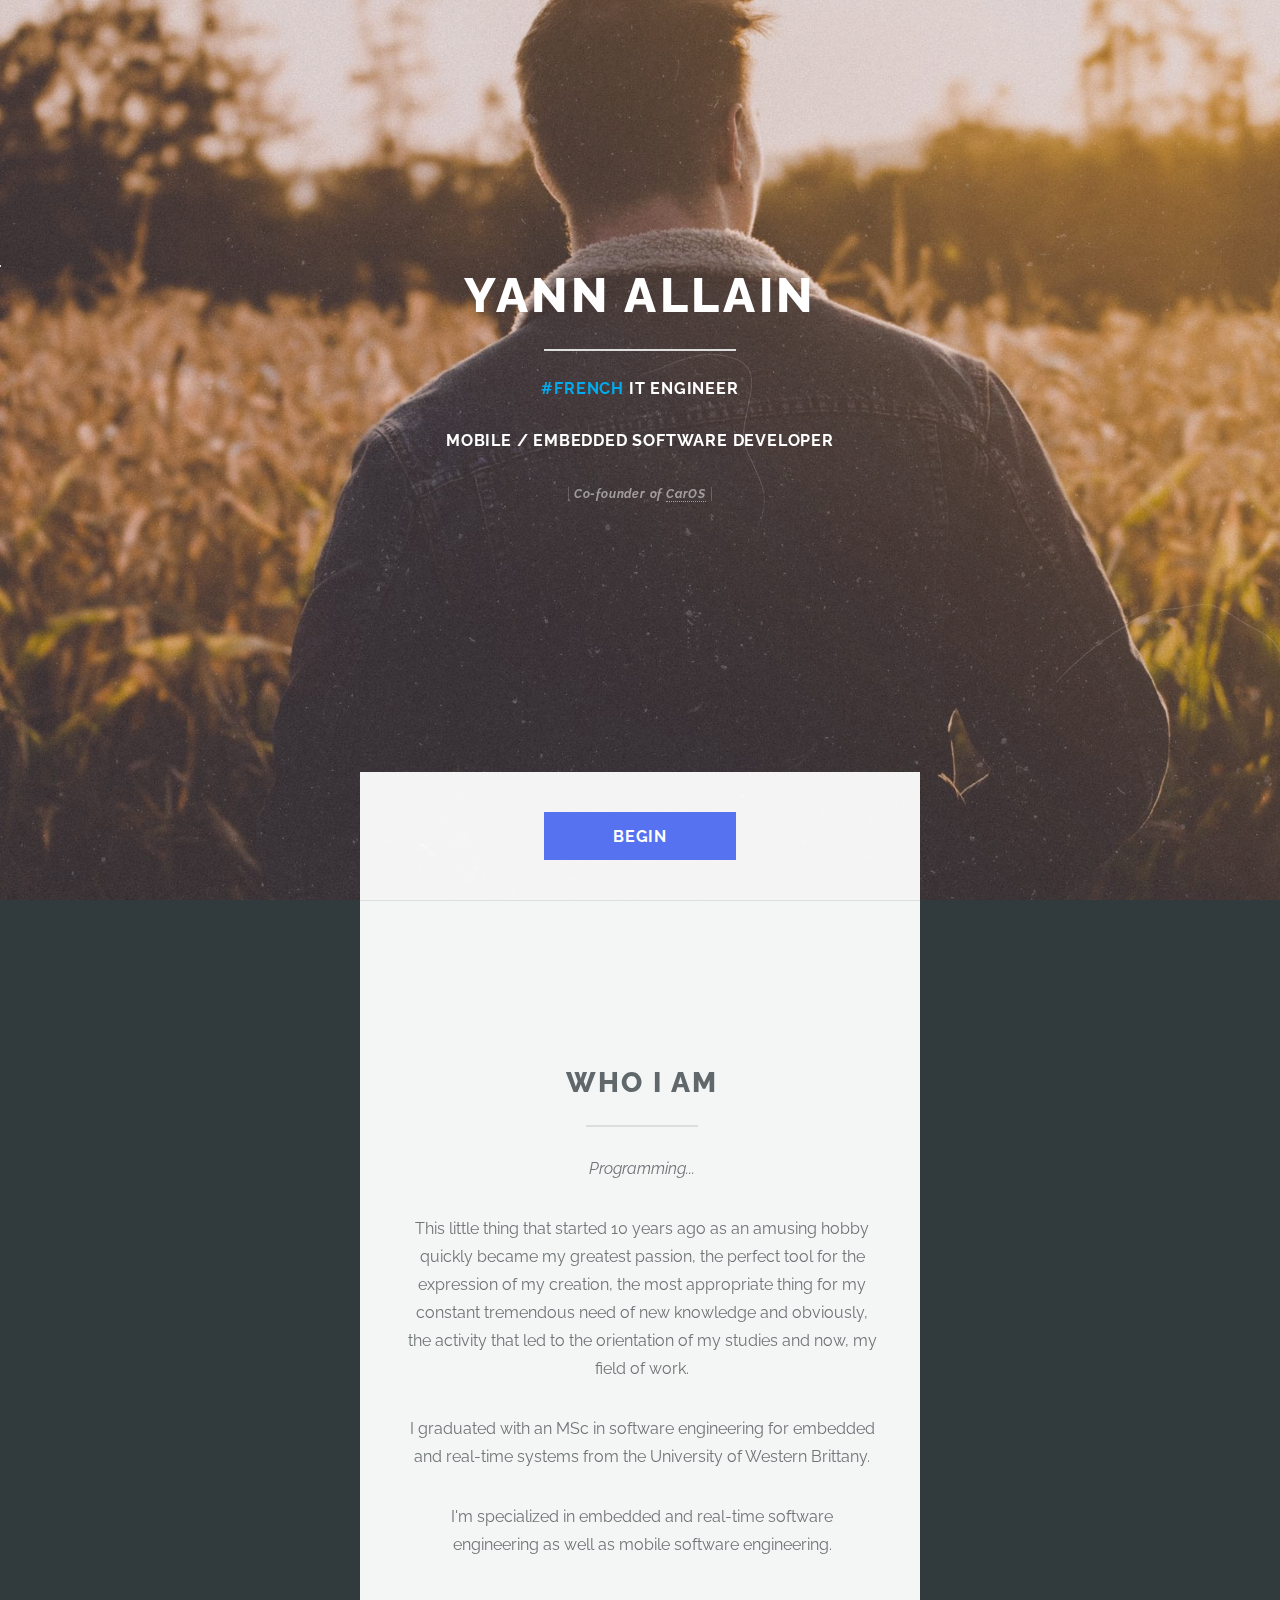
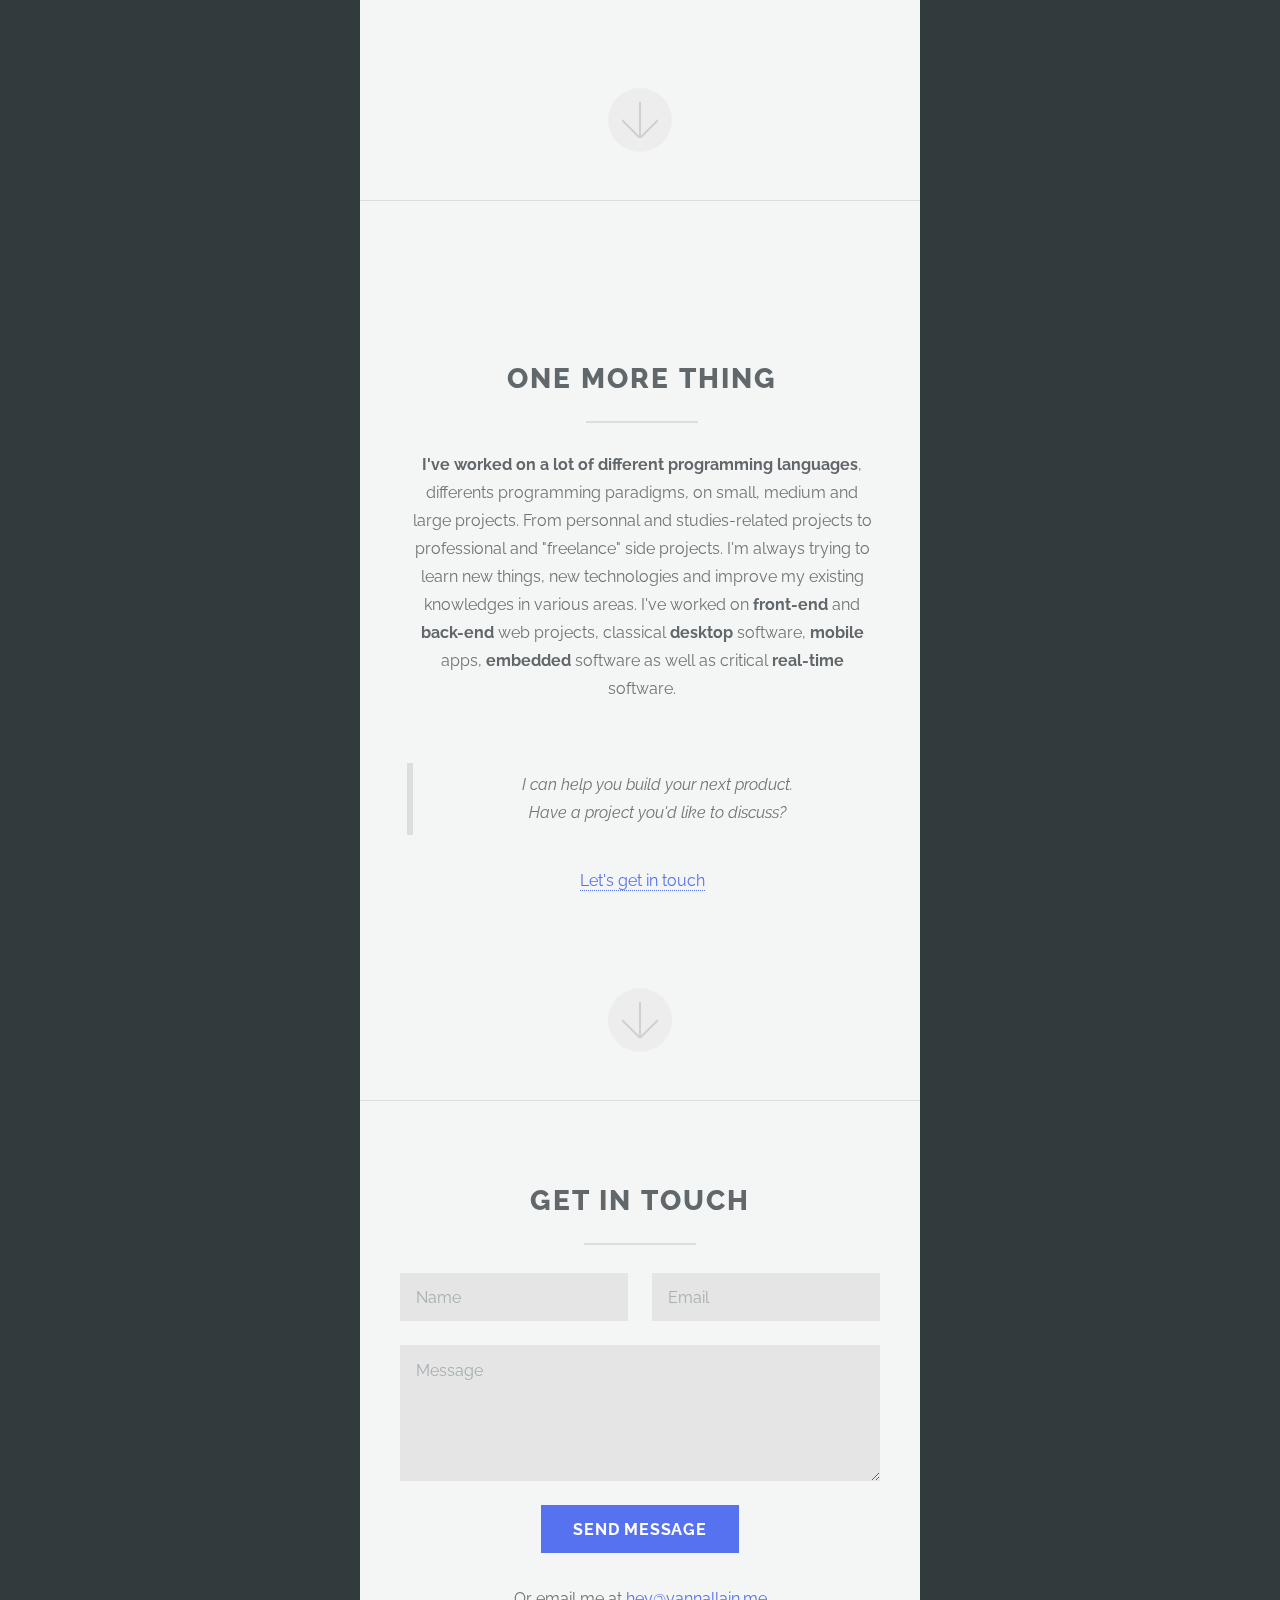
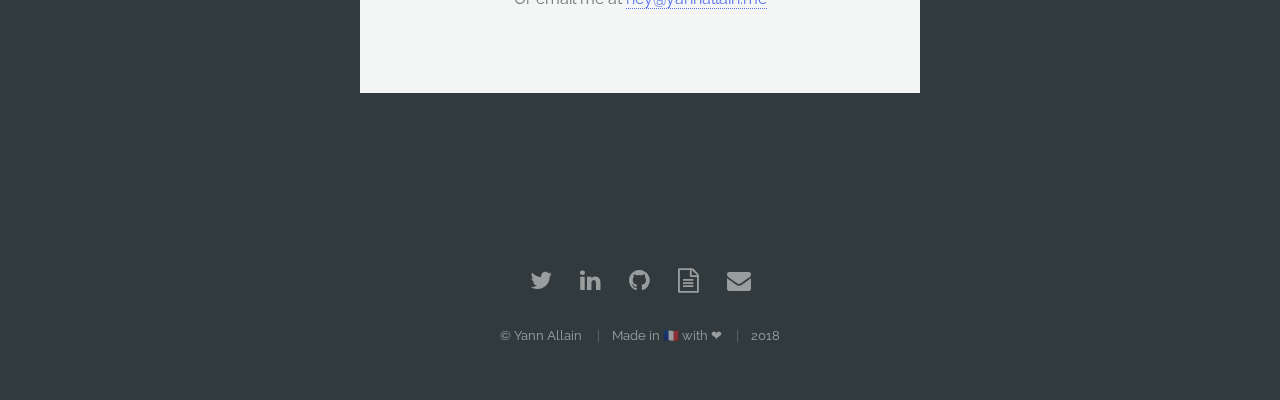
==== commit 358d9fa7: "Added Google Analytics" ====
--- a/index.html
+++ b/index.html
@@ -1,6 +1,16 @@
 <!DOCTYPE HTML>
 <html>
     <head>
+        <!-- Global site tag (gtag.js) - Google Analytics -->
+        <script async src="https://www.googletagmanager.com/gtag/js?id=UA-120506296-1"></script>
+        <script>
+          window.dataLayer = window.dataLayer || [];
+          function gtag(){dataLayer.push(arguments);}
+          gtag('js', new Date());
+
+          gtag('config', 'UA-120506296-1');
+        </script>
+
         <title>Yann Allain - Mobile / Embedded Software Developer</title>
         <meta charset="utf-8" />
         <meta name="viewport" content="width=device-width, initial-scale=1" />
